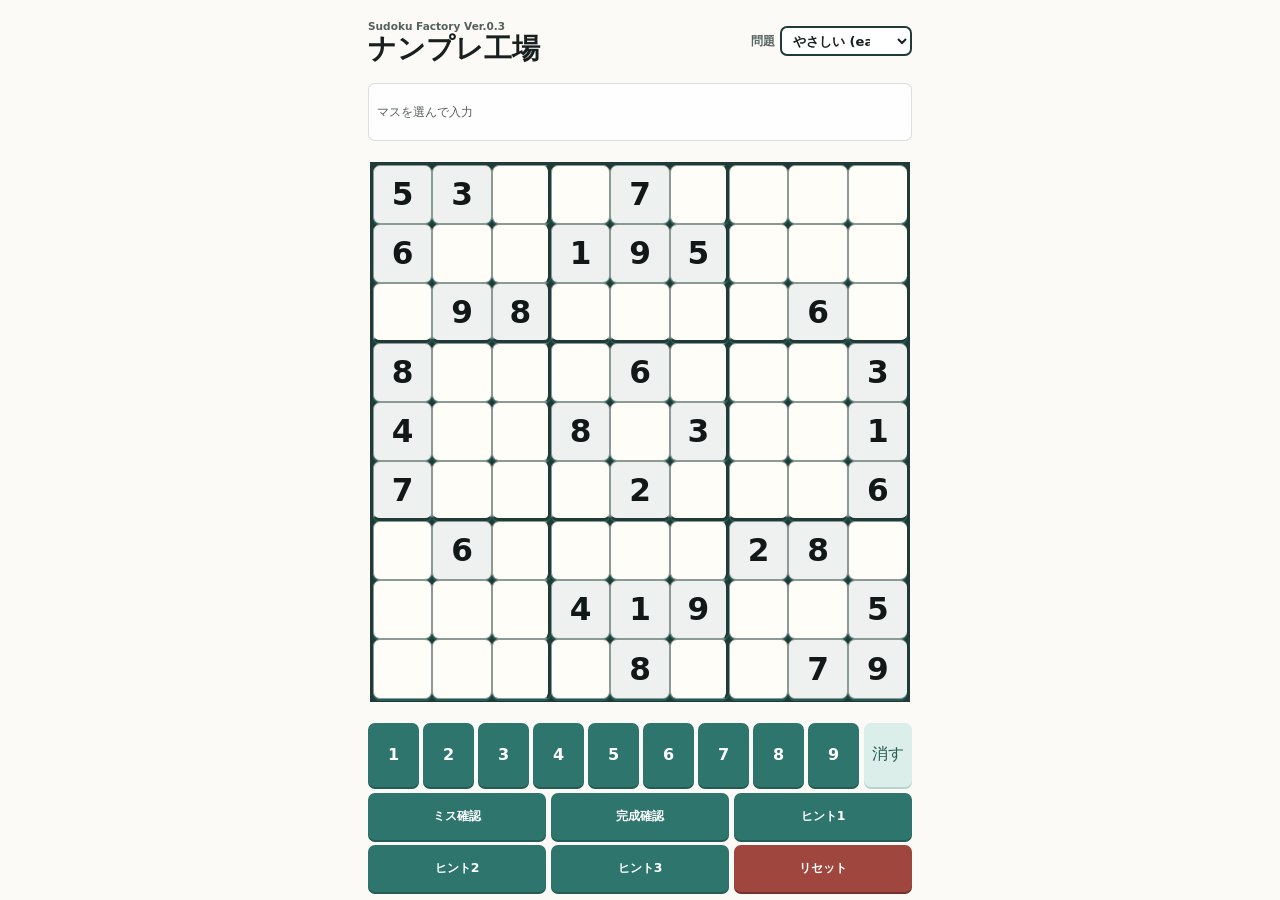
==== index.html @ f2e09ce6 "ver0.3 improve sudoku color clarity" ====
<!doctype html>
<html lang="ja">
<head>
  <meta charset="utf-8">
  <meta name="viewport" content="width=device-width, initial-scale=1, viewport-fit=cover">
  <meta name="theme-color" content="#245b54">
  <title>ナンプレ工場 Ver.0.3</title>
  <link rel="manifest" href="manifest.webmanifest">
  <link rel="stylesheet" href="style.css">
</head>
<body>
  <main class="app-shell">
    <header class="topbar">
      <div class="brand">
        <p class="eyebrow">Sudoku Factory Ver.0.3</p>
        <h1>ナンプレ工場</h1>
      </div>
      <label class="selector">
        <span>問題</span>
        <select id="puzzleSelect" aria-label="問題を選ぶ"></select>
      </label>
    </header>

    <section class="status-panel" aria-live="polite">
      <p id="message">マスを選んで入力</p>
    </section>

    <section class="board-wrap" aria-label="ナンプレ盤面">
      <div id="board" class="board" role="grid" aria-label="9x9 Sudoku board"></div>
    </section>

    <section class="controls" aria-label="入力">
      <div id="numberPad" class="number-pad" aria-label="数字ボタン"></div>
      <button id="clearCell" class="secondary" type="button">消す</button>
    </section>

    <section class="actions" aria-label="確認とヒント">
      <button id="checkMistakes" type="button">ミス確認</button>
      <button id="checkComplete" type="button">完成確認</button>
      <button id="hintOne" type="button">ヒント1</button>
      <button id="hintTwo" type="button">ヒント2</button>
      <button id="hintThree" type="button">ヒント3</button>
      <button id="resetPuzzle" class="danger" type="button">リセット</button>
    </section>
  </main>

  <script src="puzzles.js"></script>
  <script src="app.js"></script>
</body>
</html>
---- style.css ----
:root {
  --ink: #17201f;
  --muted: #55615e;
  --paper: #fbfaf6;
  --panel: #ffffff;
  --line: #8c9a95;
  --heavy: #203b37;
  --accent: #2e756d;
  --accent-strong: #245b54;
  --soft: #dceee9;

  /* Ver.0.3 color roles: block < row/column < same number < selected < wrong. */
  --cell-normal: #fffdf7;
  --cell-fixed: #eef1ef;
  --cell-block: #eef4ee;
  --cell-line: #e4f1ff;
  --cell-same: #fff2a8;
  --cell-selected: #2e756d;
  --cell-wrong: #ffd0cc;
  --cell-wrong-text: #851f17;
  --cell-user-text: #176b87;
  --cell-fixed-text: #111817;

  --pad-active: #ffd84d;
  --pad-active-text: #17201f;
  --pad-complete: #e8ece9;
  --pad-complete-text: #68716e;
}

* {
  box-sizing: border-box;
}

html,
body {
  min-height: 100%;
}

body {
  margin: 0;
  color: var(--ink);
  font-family: system-ui, -apple-system, BlinkMacSystemFont, "Segoe UI", sans-serif;
  background: var(--paper);
}

button,
select {
  font: inherit;
}

button {
  min-height: 34px;
  border: 0;
  border-radius: 7px;
  color: #fff;
  background: var(--accent);
  box-shadow: 0 2px 0 var(--accent-strong);
  cursor: pointer;
  touch-action: manipulation;
}

button:active {
  transform: translateY(1px);
  box-shadow: 0 1px 0 var(--accent-strong);
}

button.secondary {
  color: var(--accent-strong);
  background: var(--soft);
  box-shadow: 0 2px 0 #b7d4ce;
}

button.danger {
  background: #9f463f;
  box-shadow: 0 2px 0 #78322d;
}

.app-shell {
  width: min(100%, 560px);
  min-height: 100dvh;
  display: grid;
  grid-template-rows: auto auto auto auto auto;
  gap: 6px;
  margin: 0 auto;
  padding: max(6px, env(safe-area-inset-top)) 8px max(8px, env(safe-area-inset-bottom));
}

.topbar {
  display: grid;
  grid-template-columns: minmax(0, 1fr) auto;
  gap: 8px;
  align-items: center;
}

.brand {
  min-width: 0;
}

.eyebrow {
  margin: 0 0 1px;
  color: var(--muted);
  font-size: 0.66rem;
  font-weight: 750;
  line-height: 1.1;
}

h1 {
  margin: 0;
  font-size: clamp(1.15rem, 5.4vw, 1.72rem);
  line-height: 1.02;
  letter-spacing: 0;
}

.selector {
  display: grid;
  grid-template-columns: auto auto;
  gap: 5px;
  align-items: center;
  color: var(--muted);
  font-size: 0.72rem;
  font-weight: 750;
}

select {
  min-height: 30px;
  max-width: 132px;
  border: 2px solid var(--heavy);
  border-radius: 7px;
  padding: 0 24px 0 7px;
  color: var(--ink);
  background: var(--panel);
  font-size: 0.82rem;
}

.status-panel {
  min-height: 28px;
  display: flex;
  align-items: center;
  padding: 4px 8px;
  border: 1px solid rgba(33, 61, 57, 0.16);
  border-radius: 7px;
  background: rgba(255, 255, 255, 0.82);
}

.status-panel p {
  width: 100%;
  margin: 0;
  overflow: hidden;
  color: var(--muted);
  font-size: 0.78rem;
  line-height: 1.25;
  text-overflow: ellipsis;
  white-space: nowrap;
}

.board-wrap {
  display: grid;
  place-items: center;
  min-height: 0;
}

.board {
  width: min(100%, calc(100dvh - 196px), 540px);
  min-width: 292px;
  aspect-ratio: 1;
  display: grid;
  grid-template-columns: repeat(9, 1fr);
  grid-template-rows: repeat(9, 1fr);
  border: 3px solid var(--heavy);
  background: var(--heavy);
}

.cell {
  display: grid;
  place-items: center;
  min-width: 0;
  min-height: 0;
  border: 1px solid var(--line);
  color: var(--cell-user-text);
  background: var(--cell-normal);
  font-size: clamp(1.05rem, 6.15vw, 1.95rem);
  font-weight: 780;
  line-height: 1;
  user-select: none;
}

.cell:nth-child(3n) {
  border-right-width: 3px;
  border-right-color: var(--heavy);
}

.cell:nth-child(9n) {
  border-right-width: 0;
}

.cell:nth-child(n+19):nth-child(-n+27),
.cell:nth-child(n+46):nth-child(-n+54) {
  border-bottom-width: 3px;
  border-bottom-color: var(--heavy);
}

.cell.fixed {
  color: var(--cell-fixed-text);
  background: var(--cell-fixed);
  font-weight: 900;
}

.cell.block-peer {
  background: var(--cell-block);
}

.cell.line-peer {
  background: var(--cell-line);
}

.cell.same-number {
  background: var(--cell-same);
}

.cell.selected {
  position: relative;
  z-index: 1;
  color: #fff;
  background: var(--cell-selected);
  outline: 4px solid #123d38;
  outline-offset: -5px;
}

.cell.wrong {
  color: var(--cell-wrong-text);
  background: var(--cell-wrong);
  box-shadow: inset 0 0 0 3px #c8342a;
}

.cell.wrong.selected {
  color: #fff;
  background: #c8342a;
  outline-color: #7b1812;
}

.controls,
.actions {
  display: grid;
  gap: 5px;
}

.controls {
  grid-template-columns: minmax(0, 1fr) 48px;
}

.number-pad {
  display: grid;
  grid-template-columns: repeat(9, 1fr);
  gap: 4px;
}

.number-pad button {
  min-width: 0;
  padding: 0;
  font-size: 1rem;
  font-weight: 850;
}

.number-pad button.active-number {
  color: var(--pad-active-text);
  background: var(--pad-active);
  box-shadow: 0 2px 0 #c49713;
}

.number-pad button.completed-number {
  color: var(--pad-complete-text);
  background: var(--pad-complete);
  box-shadow: 0 2px 0 #c6cec9;
}

.number-pad button.active-number.completed-number {
  color: var(--pad-active-text);
  background: var(--pad-active);
  box-shadow: 0 2px 0 #c49713;
}

.actions {
  grid-template-columns: repeat(3, minmax(0, 1fr));
}

.actions button {
  min-height: 32px;
  padding: 0 4px;
  font-size: 0.78rem;
  font-weight: 750;
}

@media (max-width: 390px) {
  .app-shell {
    gap: 5px;
    padding-left: 6px;
    padding-right: 6px;
  }

  .board {
    min-width: 0;
    width: min(100%, calc(100dvh - 184px));
  }

  .cell {
    font-size: clamp(1rem, 6vw, 1.55rem);
  }

  .actions button {
    font-size: 0.72rem;
  }
}

@media (max-height: 700px) {
  .eyebrow {
    display: none;
  }

  .status-panel {
    min-height: 24px;
    padding-block: 2px;
  }

  .board {
    width: min(100%, calc(100dvh - 166px), 520px);
  }

  button {
    min-height: 31px;
  }

  .actions button {
    min-height: 29px;
  }
}
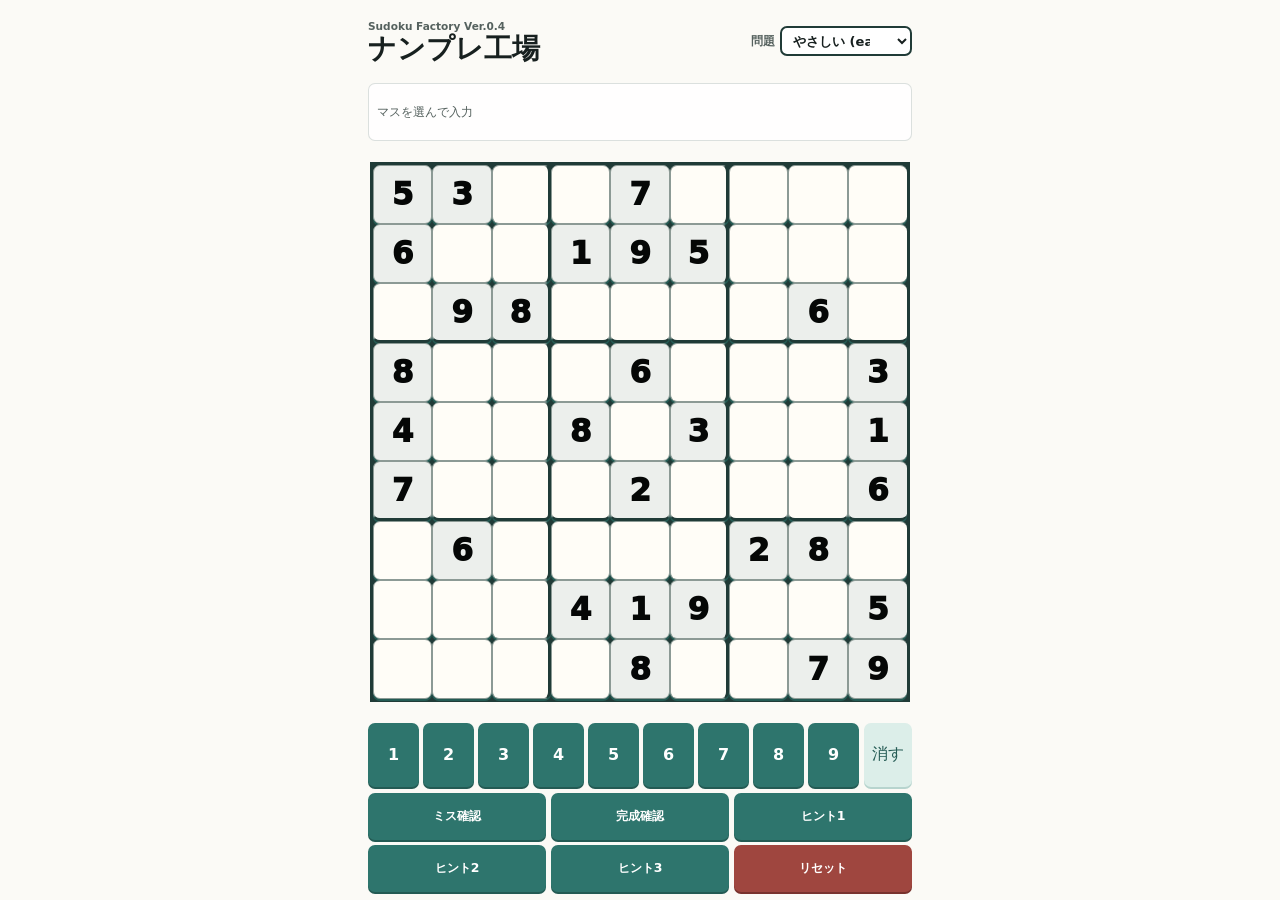
==== commit dd19e5d7: "ver0.4 professional sudoku ui polish" ====
--- a/index.html
+++ b/index.html
@@ -4,7 +4,7 @@
   <meta charset="utf-8">
   <meta name="viewport" content="width=device-width, initial-scale=1, viewport-fit=cover">
   <meta name="theme-color" content="#245b54">
-  <title>ナンプレ工場 Ver.0.3</title>
+  <title>ナンプレ工場 Ver.0.4</title>
   <link rel="manifest" href="manifest.webmanifest">
   <link rel="stylesheet" href="style.css">
 </head>
@@ -12,7 +12,7 @@
   <main class="app-shell">
     <header class="topbar">
       <div class="brand">
-        <p class="eyebrow">Sudoku Factory Ver.0.3</p>
+        <p class="eyebrow">Sudoku Factory Ver.0.4</p>
         <h1>ナンプレ工場</h1>
       </div>
       <label class="selector">
--- a/style.css
+++ b/style.css
@@ -9,22 +9,22 @@
   --accent-strong: #245b54;
   --soft: #dceee9;
 
-  /* Ver.0.3 color roles: block < row/column < same number < selected < wrong. */
+  /* Ver.0.4 color roles: block < row/column < same number < selected < wrong. */
   --cell-normal: #fffdf7;
-  --cell-fixed: #eef1ef;
-  --cell-block: #eef4ee;
-  --cell-line: #e4f1ff;
-  --cell-same: #fff2a8;
-  --cell-selected: #2e756d;
-  --cell-wrong: #ffd0cc;
-  --cell-wrong-text: #851f17;
-  --cell-user-text: #176b87;
-  --cell-fixed-text: #111817;
-
-  --pad-active: #ffd84d;
+  --cell-fixed: #ecefec;
+  --cell-block: #ddefdd;
+  --cell-line: #cfe7ff;
+  --cell-same: #ffe476;
+  --cell-selected: #176a62;
+  --cell-wrong: #ff8f85;
+  --cell-wrong-text: #7c120d;
+  --cell-user-text: #0a6f97;
+  --cell-fixed-text: #050706;
+
+  --pad-active: #ffcf24;
   --pad-active-text: #17201f;
-  --pad-complete: #e8ece9;
-  --pad-complete-text: #68716e;
+  --pad-complete: #d9dfdc;
+  --pad-complete-text: #59615e;
 }
 
 * {
@@ -181,6 +181,7 @@
   font-size: clamp(1.05rem, 6.15vw, 1.95rem);
   font-weight: 780;
   line-height: 1;
+  transition: background-color 120ms ease, color 120ms ease, transform 120ms ease, box-shadow 120ms ease;
   user-select: none;
 }
 
@@ -202,7 +203,7 @@
 .cell.fixed {
   color: var(--cell-fixed-text);
   background: var(--cell-fixed);
-  font-weight: 900;
+  font-weight: 950;
 }
 
 .cell.block-peer {
@@ -215,6 +216,7 @@
 
 .cell.same-number {
   background: var(--cell-same);
+  box-shadow: inset 0 0 0 2px #e0a400;
 }
 
 .cell.selected {
@@ -222,20 +224,28 @@
   z-index: 1;
   color: #fff;
   background: var(--cell-selected);
-  outline: 4px solid #123d38;
-  outline-offset: -5px;
+  outline: 5px solid #062f2b;
+  outline-offset: -6px;
+  transform: scale(1.045);
+  box-shadow: 0 0 0 3px rgba(6, 47, 43, 0.34), 0 4px 12px rgba(6, 47, 43, 0.38);
 }
 
 .cell.wrong {
   color: var(--cell-wrong-text);
   background: var(--cell-wrong);
-  box-shadow: inset 0 0 0 3px #c8342a;
+  font-weight: 900;
+  box-shadow: inset 0 0 0 4px #b3130b;
 }
 
 .cell.wrong.selected {
   color: #fff;
-  background: #c8342a;
-  outline-color: #7b1812;
+  background: #b3130b;
+  outline-color: #5f0804;
+  box-shadow: 0 0 0 3px rgba(95, 8, 4, 0.36), 0 4px 12px rgba(95, 8, 4, 0.38);
+}
+
+.cell.revealed {
+  animation: hint-pop 220ms ease-out;
 }
 
 .controls,
@@ -259,12 +269,14 @@
   padding: 0;
   font-size: 1rem;
   font-weight: 850;
+  transition: background-color 120ms ease, color 120ms ease, transform 120ms ease, box-shadow 120ms ease;
 }
 
 .number-pad button.active-number {
   color: var(--pad-active-text);
   background: var(--pad-active);
-  box-shadow: 0 2px 0 #c49713;
+  transform: translateY(-1px);
+  box-shadow: 0 0 0 3px rgba(255, 207, 36, 0.42), 0 3px 0 #ad8200;
 }
 
 .number-pad button.completed-number {
@@ -276,7 +288,7 @@
 .number-pad button.active-number.completed-number {
   color: var(--pad-active-text);
   background: var(--pad-active);
-  box-shadow: 0 2px 0 #c49713;
+  box-shadow: 0 0 0 3px rgba(255, 207, 36, 0.42), 0 3px 0 #ad8200;
 }
 
 .actions {
@@ -333,3 +345,13 @@
     min-height: 29px;
   }
 }
+
+@keyframes hint-pop {
+  0% {
+    transform: scale(0.92);
+    box-shadow: inset 0 0 0 4px #ffcf24;
+  }
+  100% {
+    transform: scale(1);
+  }
+}
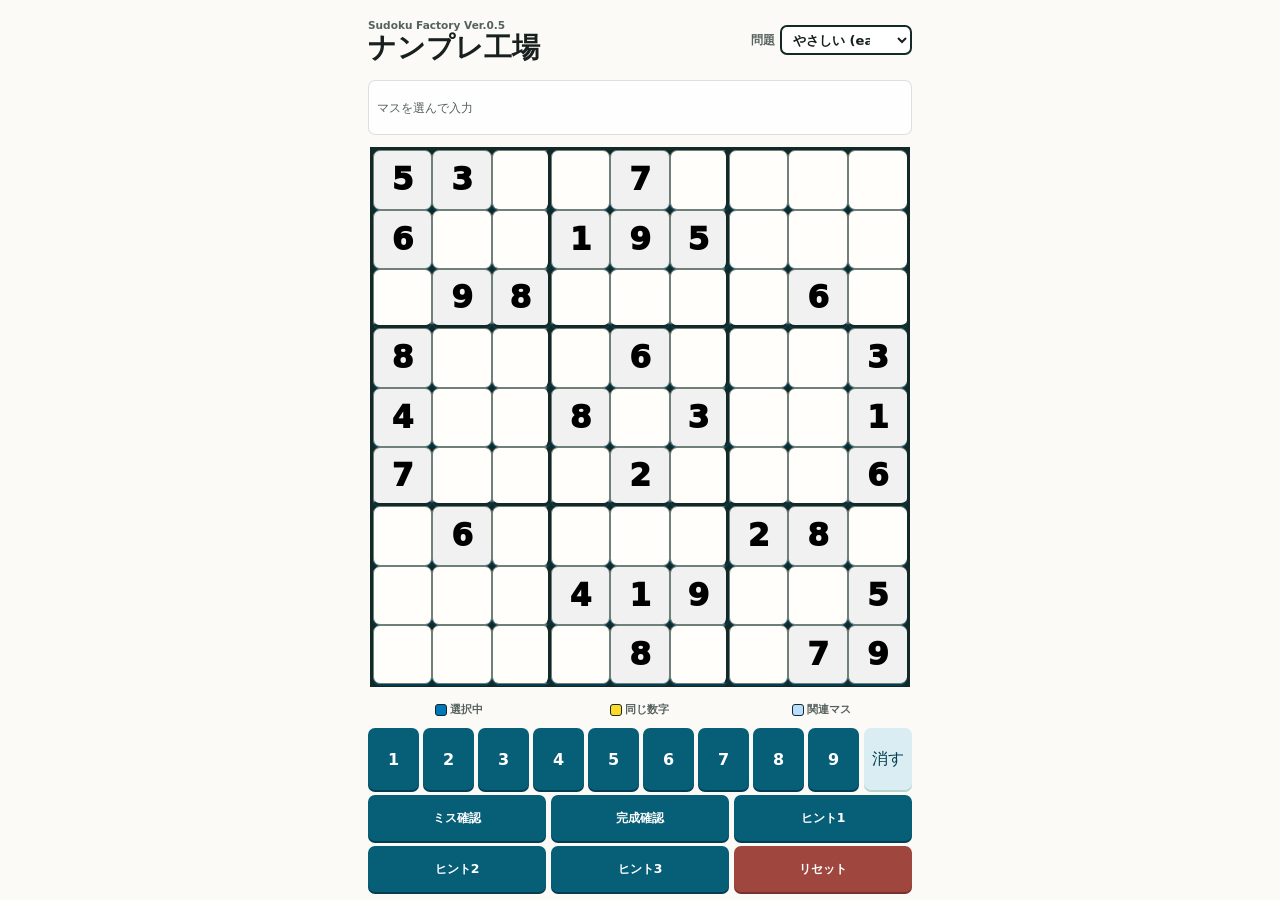
==== commit 32b1e342: "ver0.5 high contrast sudoku visual redesign" ====
--- a/index.html
+++ b/index.html
@@ -3,8 +3,8 @@
 <head>
   <meta charset="utf-8">
   <meta name="viewport" content="width=device-width, initial-scale=1, viewport-fit=cover">
-  <meta name="theme-color" content="#245b54">
-  <title>ナンプレ工場 Ver.0.4</title>
+  <meta name="theme-color" content="#075f77">
+  <title>ナンプレ工場 Ver.0.5</title>
   <link rel="manifest" href="manifest.webmanifest">
   <link rel="stylesheet" href="style.css">
 </head>
@@ -12,7 +12,7 @@
   <main class="app-shell">
     <header class="topbar">
       <div class="brand">
-        <p class="eyebrow">Sudoku Factory Ver.0.4</p>
+        <p class="eyebrow">Sudoku Factory Ver.0.5</p>
         <h1>ナンプレ工場</h1>
       </div>
       <label class="selector">
@@ -27,6 +27,11 @@
 
     <section class="board-wrap" aria-label="ナンプレ盤面">
       <div id="board" class="board" role="grid" aria-label="9x9 Sudoku board"></div>
+      <div class="legend" aria-label="色の説明">
+        <span><i class="legend-selected"></i>選択中</span>
+        <span><i class="legend-same"></i>同じ数字</span>
+        <span><i class="legend-related"></i>関連マス</span>
+      </div>
     </section>
 
     <section class="controls" aria-label="入力">
--- a/style.css
+++ b/style.css
@@ -3,28 +3,30 @@
   --muted: #55615e;
   --paper: #fbfaf6;
   --panel: #ffffff;
-  --line: #8c9a95;
-  --heavy: #203b37;
-  --accent: #2e756d;
-  --accent-strong: #245b54;
-  --soft: #dceee9;
-
-  /* Ver.0.4 color roles: block < row/column < same number < selected < wrong. */
-  --cell-normal: #fffdf7;
-  --cell-fixed: #ecefec;
-  --cell-block: #ddefdd;
-  --cell-line: #cfe7ff;
-  --cell-same: #ffe476;
-  --cell-selected: #176a62;
-  --cell-wrong: #ff8f85;
-  --cell-wrong-text: #7c120d;
-  --cell-user-text: #0a6f97;
-  --cell-fixed-text: #050706;
-
-  --pad-active: #ffcf24;
+  --line: #6f7f7a;
+  --heavy: #132927;
+  --accent: #075f77;
+  --accent-strong: #033d50;
+  --soft: #d9edf2;
+
+  /* Ver.0.5 high-contrast roles: block < row/column < same number < selected < wrong. */
+  --cell-normal: #fffefa;
+  --cell-fixed: #f0f1f0;
+  --cell-block: #caedc8;
+  --cell-line: #b8ddff;
+  --cell-same: #ffd928;
+  --cell-selected: #0077b6;
+  --cell-selected-border: #002b4d;
+  --cell-wrong: #ff5a5f;
+  --cell-wrong-border: #8f0000;
+  --cell-wrong-text: #610000;
+  --cell-user-text: #0057b8;
+  --cell-fixed-text: #000000;
+
+  --pad-active: #ffcc00;
   --pad-active-text: #17201f;
-  --pad-complete: #d9dfdc;
-  --pad-complete-text: #59615e;
+  --pad-complete: #d1d6d3;
+  --pad-complete-text: #424946;
 }
 
 * {
@@ -80,7 +82,7 @@
   min-height: 100dvh;
   display: grid;
   grid-template-rows: auto auto auto auto auto;
-  gap: 6px;
+  gap: 5px;
   margin: 0 auto;
   padding: max(6px, env(safe-area-inset-top)) 8px max(8px, env(safe-area-inset-bottom));
 }
@@ -156,11 +158,12 @@
 .board-wrap {
   display: grid;
   place-items: center;
+  gap: 3px;
   min-height: 0;
 }
 
 .board {
-  width: min(100%, calc(100dvh - 196px), 540px);
+  width: min(100%, calc(100dvh - 211px), 540px);
   min-width: 292px;
   aspect-ratio: 1;
   display: grid;
@@ -206,42 +209,47 @@
   font-weight: 950;
 }
 
+/* block */
 .cell.block-peer {
   background: var(--cell-block);
 }
 
+/* row column */
 .cell.line-peer {
   background: var(--cell-line);
 }
 
+/* same number */
 .cell.same-number {
   background: var(--cell-same);
-  box-shadow: inset 0 0 0 2px #e0a400;
-}
-
+  box-shadow: inset 0 0 0 3px #b88100;
+}
+
+/* selected cell */
 .cell.selected {
   position: relative;
   z-index: 1;
   color: #fff;
   background: var(--cell-selected);
-  outline: 5px solid #062f2b;
-  outline-offset: -6px;
-  transform: scale(1.045);
-  box-shadow: 0 0 0 3px rgba(6, 47, 43, 0.34), 0 4px 12px rgba(6, 47, 43, 0.38);
-}
-
+  outline: 6px solid var(--cell-selected-border);
+  outline-offset: -7px;
+  transform: scale(1.055);
+  box-shadow: 0 0 0 4px rgba(0, 43, 77, 0.45), 0 6px 16px rgba(0, 43, 77, 0.55);
+}
+
+/* wrong */
 .cell.wrong {
   color: var(--cell-wrong-text);
   background: var(--cell-wrong);
   font-weight: 900;
-  box-shadow: inset 0 0 0 4px #b3130b;
+  box-shadow: inset 0 0 0 5px var(--cell-wrong-border);
 }
 
 .cell.wrong.selected {
   color: #fff;
-  background: #b3130b;
-  outline-color: #5f0804;
-  box-shadow: 0 0 0 3px rgba(95, 8, 4, 0.36), 0 4px 12px rgba(95, 8, 4, 0.38);
+  background: var(--cell-wrong-border);
+  outline-color: #4c0000;
+  box-shadow: 0 0 0 4px rgba(76, 0, 0, 0.44), 0 6px 16px rgba(76, 0, 0, 0.55);
 }
 
 .cell.revealed {
@@ -252,6 +260,46 @@
 .actions {
   display: grid;
   gap: 5px;
+}
+
+.legend {
+  width: min(100%, 540px);
+  display: grid;
+  grid-template-columns: repeat(3, minmax(0, 1fr));
+  gap: 4px;
+  color: var(--muted);
+  font-size: 0.68rem;
+  font-weight: 750;
+  line-height: 1;
+}
+
+.legend span {
+  display: flex;
+  min-width: 0;
+  align-items: center;
+  justify-content: center;
+  gap: 3px;
+  white-space: nowrap;
+}
+
+.legend i {
+  width: 12px;
+  height: 12px;
+  display: inline-block;
+  border: 1px solid var(--heavy);
+  border-radius: 3px;
+}
+
+.legend-selected {
+  background: var(--cell-selected);
+}
+
+.legend-same {
+  background: var(--cell-same);
+}
+
+.legend-related {
+  background: var(--cell-line);
 }
 
 .controls {
@@ -276,7 +324,7 @@
   color: var(--pad-active-text);
   background: var(--pad-active);
   transform: translateY(-1px);
-  box-shadow: 0 0 0 3px rgba(255, 207, 36, 0.42), 0 3px 0 #ad8200;
+  box-shadow: 0 0 0 4px rgba(255, 204, 0, 0.55), 0 3px 0 #946c00;
 }
 
 .number-pad button.completed-number {
@@ -288,7 +336,7 @@
 .number-pad button.active-number.completed-number {
   color: var(--pad-active-text);
   background: var(--pad-active);
-  box-shadow: 0 0 0 3px rgba(255, 207, 36, 0.42), 0 3px 0 #ad8200;
+  box-shadow: 0 0 0 4px rgba(255, 204, 0, 0.55), 0 3px 0 #946c00;
 }
 
 .actions {
@@ -311,7 +359,7 @@
 
   .board {
     min-width: 0;
-    width: min(100%, calc(100dvh - 184px));
+    width: min(100%, calc(100dvh - 199px));
   }
 
   .cell {
@@ -335,6 +383,10 @@
 
   .board {
     width: min(100%, calc(100dvh - 166px), 520px);
+  }
+
+  .legend {
+    display: none;
   }
 
   button {
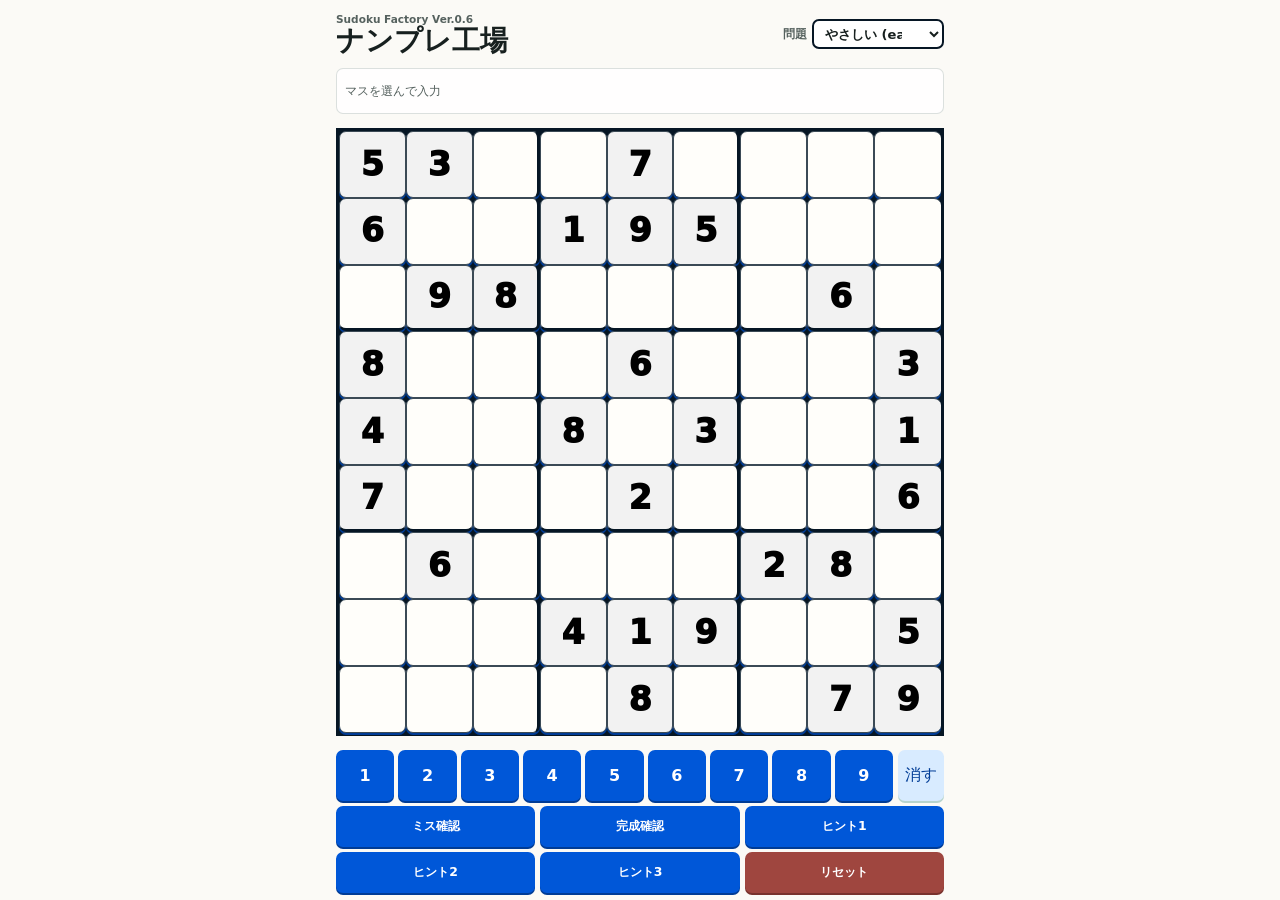
==== commit 9b8f5274: "ver0.6 fix safari chrome layout and contrast" ====
--- a/index.html
+++ b/index.html
@@ -3,8 +3,8 @@
 <head>
   <meta charset="utf-8">
   <meta name="viewport" content="width=device-width, initial-scale=1, viewport-fit=cover">
-  <meta name="theme-color" content="#075f77">
-  <title>ナンプレ工場 Ver.0.5</title>
+  <meta name="theme-color" content="#0057d8">
+  <title>ナンプレ工場 Ver.0.6</title>
   <link rel="manifest" href="manifest.webmanifest">
   <link rel="stylesheet" href="style.css">
 </head>
@@ -12,7 +12,7 @@
   <main class="app-shell">
     <header class="topbar">
       <div class="brand">
-        <p class="eyebrow">Sudoku Factory Ver.0.5</p>
+        <p class="eyebrow">Sudoku Factory Ver.0.6</p>
         <h1>ナンプレ工場</h1>
       </div>
       <label class="selector">
--- a/style.css
+++ b/style.css
@@ -3,27 +3,27 @@
   --muted: #55615e;
   --paper: #fbfaf6;
   --panel: #ffffff;
-  --line: #6f7f7a;
-  --heavy: #132927;
-  --accent: #075f77;
-  --accent-strong: #033d50;
-  --soft: #d9edf2;
-
-  /* Ver.0.5 high-contrast roles: block < row/column < same number < selected < wrong. */
+  --line: #3b4a55;
+  --heavy: #061624;
+  --accent: #0057d8;
+  --accent-strong: #003c96;
+  --soft: #d8ebff;
+
+  /* Ver.0.6 high-contrast roles: block < row/column < same number < selected < wrong. */
   --cell-normal: #fffefa;
-  --cell-fixed: #f0f1f0;
-  --cell-block: #caedc8;
-  --cell-line: #b8ddff;
-  --cell-same: #ffd928;
-  --cell-selected: #0077b6;
-  --cell-selected-border: #002b4d;
-  --cell-wrong: #ff5a5f;
-  --cell-wrong-border: #8f0000;
-  --cell-wrong-text: #610000;
-  --cell-user-text: #0057b8;
+  --cell-fixed: #f2f2f2;
+  --cell-block: #b8f0b0;
+  --cell-line: #9fd4ff;
+  --cell-same: #ffe100;
+  --cell-selected: #0057d8;
+  --cell-selected-border: #001b52;
+  --cell-wrong: #ff4b73;
+  --cell-wrong-border: #b00020;
+  --cell-wrong-text: #5e0011;
+  --cell-user-text: #004fc4;
   --cell-fixed-text: #000000;
 
-  --pad-active: #ffcc00;
+  --pad-active: #ffe100;
   --pad-active-text: #17201f;
   --pad-complete: #d1d6d3;
   --pad-complete-text: #424946;
@@ -39,6 +39,8 @@
 }
 
 body {
+  min-height: 100svh;
+  min-height: 100dvh;
   margin: 0;
   color: var(--ink);
   font-family: system-ui, -apple-system, BlinkMacSystemFont, "Segoe UI", sans-serif;
@@ -78,13 +80,15 @@
 }
 
 .app-shell {
-  width: min(100%, 560px);
+  width: 100%;
+  max-width: 620px;
+  min-height: 100svh;
   min-height: 100dvh;
   display: grid;
   grid-template-rows: auto auto auto auto auto;
   gap: 5px;
   margin: 0 auto;
-  padding: max(6px, env(safe-area-inset-top)) 8px max(8px, env(safe-area-inset-bottom));
+  padding: max(5px, env(safe-area-inset-top)) 6px max(7px, env(safe-area-inset-bottom));
 }
 
 .topbar {
@@ -158,13 +162,14 @@
 .board-wrap {
   display: grid;
   place-items: center;
-  gap: 3px;
+  gap: 0;
   min-height: 0;
 }
 
 .board {
-  width: min(100%, calc(100dvh - 211px), 540px);
-  min-width: 292px;
+  width: min(96vw, 608px);
+  max-width: calc(100vw - 12px);
+  min-width: 0;
   aspect-ratio: 1;
   display: grid;
   grid-template-columns: repeat(9, 1fr);
@@ -178,10 +183,10 @@
   place-items: center;
   min-width: 0;
   min-height: 0;
-  border: 1px solid var(--line);
+  border: 1.5px solid var(--line);
   color: var(--cell-user-text);
   background: var(--cell-normal);
-  font-size: clamp(1.05rem, 6.15vw, 1.95rem);
+  font-size: clamp(1.08rem, 6.45vw, 2.08rem);
   font-weight: 780;
   line-height: 1;
   transition: background-color 120ms ease, color 120ms ease, transform 120ms ease, box-shadow 120ms ease;
@@ -211,18 +216,18 @@
 
 /* block */
 .cell.block-peer {
-  background: var(--cell-block);
+  background: var(--cell-block) !important;
 }
 
 /* row column */
 .cell.line-peer {
-  background: var(--cell-line);
+  background: var(--cell-line) !important;
 }
 
 /* same number */
 .cell.same-number {
-  background: var(--cell-same);
-  box-shadow: inset 0 0 0 3px #b88100;
+  background: var(--cell-same) !important;
+  box-shadow: inset 0 0 0 3px #9c7100;
 }
 
 /* selected cell */
@@ -230,24 +235,24 @@
   position: relative;
   z-index: 1;
   color: #fff;
-  background: var(--cell-selected);
-  outline: 6px solid var(--cell-selected-border);
-  outline-offset: -7px;
-  transform: scale(1.055);
-  box-shadow: 0 0 0 4px rgba(0, 43, 77, 0.45), 0 6px 16px rgba(0, 43, 77, 0.55);
+  background: var(--cell-selected) !important;
+  outline: 7px solid var(--cell-selected-border);
+  outline-offset: -8px;
+  transform: scale(1.06);
+  box-shadow: 0 0 0 4px rgba(0, 27, 82, 0.58), 0 7px 18px rgba(0, 27, 82, 0.62);
 }
 
 /* wrong */
 .cell.wrong {
   color: var(--cell-wrong-text);
-  background: var(--cell-wrong);
+  background: var(--cell-wrong) !important;
   font-weight: 900;
   box-shadow: inset 0 0 0 5px var(--cell-wrong-border);
 }
 
 .cell.wrong.selected {
   color: #fff;
-  background: var(--cell-wrong-border);
+  background: var(--cell-wrong-border) !important;
   outline-color: #4c0000;
   box-shadow: 0 0 0 4px rgba(76, 0, 0, 0.44), 0 6px 16px rgba(76, 0, 0, 0.55);
 }
@@ -263,8 +268,8 @@
 }
 
 .legend {
-  width: min(100%, 540px);
-  display: grid;
+  width: min(96vw, 608px);
+  display: none;
   grid-template-columns: repeat(3, minmax(0, 1fr));
   gap: 4px;
   color: var(--muted);
@@ -303,7 +308,7 @@
 }
 
 .controls {
-  grid-template-columns: minmax(0, 1fr) 48px;
+  grid-template-columns: minmax(0, 1fr) 46px;
 }
 
 .number-pad {
@@ -324,7 +329,7 @@
   color: var(--pad-active-text);
   background: var(--pad-active);
   transform: translateY(-1px);
-  box-shadow: 0 0 0 4px rgba(255, 204, 0, 0.55), 0 3px 0 #946c00;
+  box-shadow: 0 0 0 4px rgba(255, 225, 0, 0.68), 0 3px 0 #946c00;
 }
 
 .number-pad button.completed-number {
@@ -336,7 +341,7 @@
 .number-pad button.active-number.completed-number {
   color: var(--pad-active-text);
   background: var(--pad-active);
-  box-shadow: 0 0 0 4px rgba(255, 204, 0, 0.55), 0 3px 0 #946c00;
+  box-shadow: 0 0 0 4px rgba(255, 225, 0, 0.68), 0 3px 0 #946c00;
 }
 
 .actions {
@@ -358,8 +363,7 @@
   }
 
   .board {
-    min-width: 0;
-    width: min(100%, calc(100dvh - 199px));
+    width: min(96vw, calc(100vw - 12px));
   }
 
   .cell {
@@ -382,7 +386,7 @@
   }
 
   .board {
-    width: min(100%, calc(100dvh - 166px), 520px);
+    width: min(96vw, calc(100vw - 12px));
   }
 
   .legend {
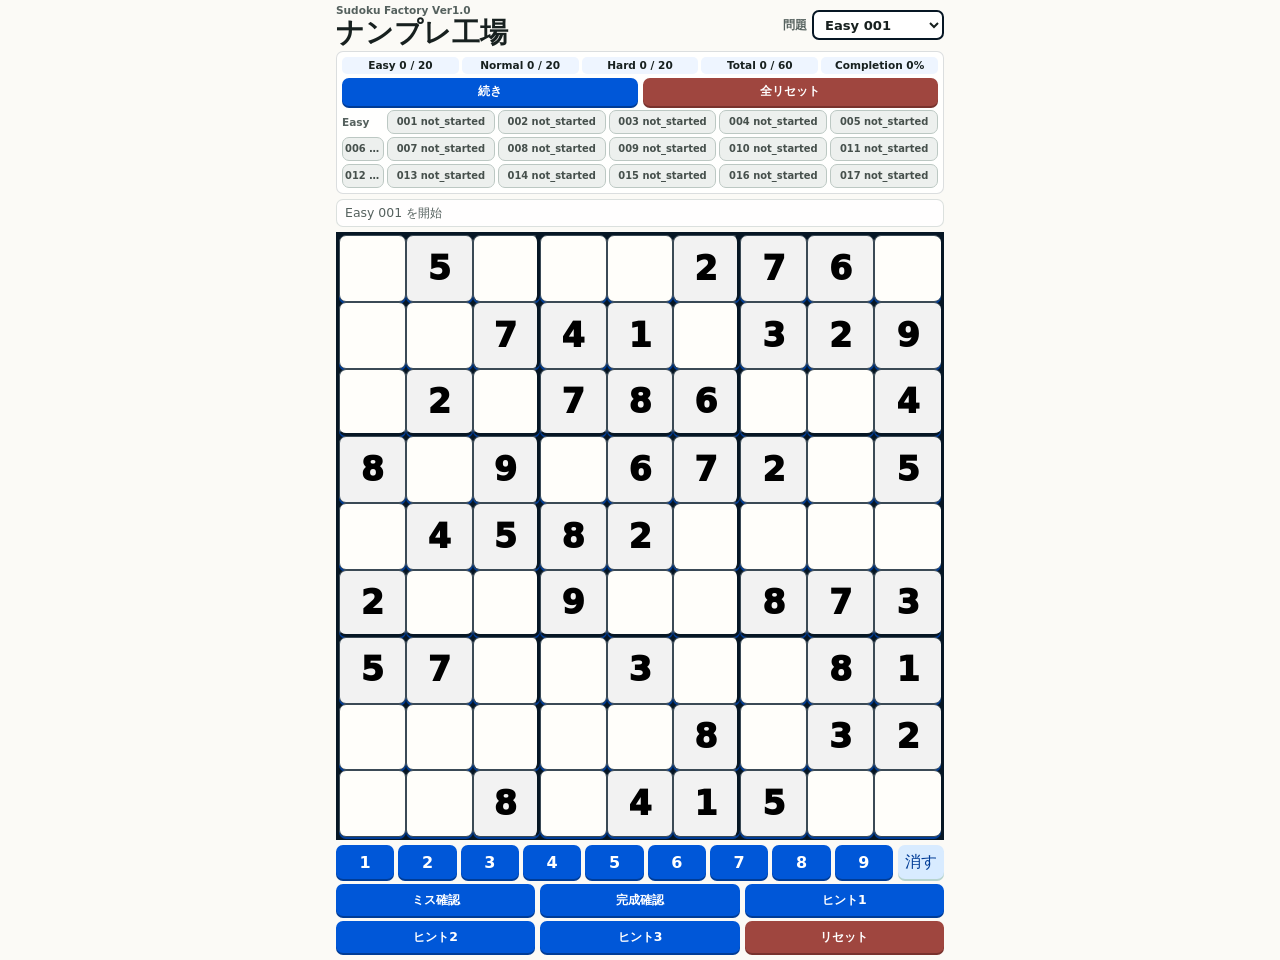
==== commit 36f195dd: "ver1.0 complete sudoku edition" ====
--- a/index.html
+++ b/index.html
@@ -4,7 +4,7 @@
   <meta charset="utf-8">
   <meta name="viewport" content="width=device-width, initial-scale=1, viewport-fit=cover">
   <meta name="theme-color" content="#0057d8">
-  <title>ナンプレ工場 Ver.0.6</title>
+  <title>ナンプレ工場 Ver1.0</title>
   <link rel="manifest" href="manifest.webmanifest">
   <link rel="stylesheet" href="style.css">
 </head>
@@ -12,7 +12,7 @@
   <main class="app-shell">
     <header class="topbar">
       <div class="brand">
-        <p class="eyebrow">Sudoku Factory Ver.0.6</p>
+        <p class="eyebrow">Sudoku Factory Ver1.0</p>
         <h1>ナンプレ工場</h1>
       </div>
       <label class="selector">
@@ -21,17 +21,21 @@
       </label>
     </header>
 
+    <section class="home-panel" aria-label="進捗">
+      <div id="progressSummary" class="progress-summary"></div>
+      <div class="home-actions">
+        <button id="continuePuzzle" type="button">続き</button>
+        <button id="resetAllProgress" class="danger" type="button">全リセット</button>
+      </div>
+      <div id="puzzleList" class="puzzle-list" aria-label="問題一覧"></div>
+    </section>
+
     <section class="status-panel" aria-live="polite">
-      <p id="message">マスを選んで入力</p>
+      <p id="message">問題を選んで開始</p>
     </section>
 
     <section class="board-wrap" aria-label="ナンプレ盤面">
       <div id="board" class="board" role="grid" aria-label="9x9 Sudoku board"></div>
-      <div class="legend" aria-label="色の説明">
-        <span><i class="legend-selected"></i>選択中</span>
-        <span><i class="legend-same"></i>同じ数字</span>
-        <span><i class="legend-related"></i>関連マス</span>
-      </div>
     </section>
 
     <section class="controls" aria-label="入力">
--- a/style.css
+++ b/style.css
@@ -148,6 +148,101 @@
   background: rgba(255, 255, 255, 0.82);
 }
 
+.home-panel {
+  display: grid;
+  gap: 4px;
+  padding: 5px;
+  border: 1px solid rgba(6, 22, 36, 0.14);
+  border-radius: 7px;
+  background: rgba(255, 255, 255, 0.86);
+}
+
+.progress-summary {
+  display: grid;
+  grid-template-columns: repeat(5, minmax(0, 1fr));
+  gap: 3px;
+  color: var(--ink);
+  font-size: 0.66rem;
+  font-weight: 800;
+  line-height: 1.1;
+  text-align: center;
+}
+
+.progress-summary span,
+.progress-summary strong {
+  overflow: hidden;
+  padding: 3px 2px;
+  border-radius: 5px;
+  background: #eef5ff;
+  text-overflow: ellipsis;
+  white-space: nowrap;
+}
+
+.home-actions {
+  display: grid;
+  grid-template-columns: 1fr 1fr;
+  gap: 5px;
+}
+
+.home-actions button {
+  min-height: 28px;
+  font-size: 0.74rem;
+  font-weight: 800;
+}
+
+.puzzle-list {
+  max-height: 78px;
+  overflow: auto;
+  display: grid;
+  gap: 4px;
+  overscroll-behavior: contain;
+}
+
+.puzzle-group {
+  display: grid;
+  grid-template-columns: 42px repeat(5, minmax(0, 1fr));
+  gap: 3px;
+  align-items: center;
+}
+
+.puzzle-group strong {
+  color: var(--muted);
+  font-size: 0.66rem;
+  line-height: 1;
+}
+
+.puzzle-chip {
+  min-height: 24px;
+  padding: 0 2px;
+  overflow: hidden;
+  border: 1px solid #bcc8c3;
+  color: var(--ink);
+  background: #f6f7f6;
+  box-shadow: none;
+  font-size: 0.62rem;
+  font-weight: 800;
+  line-height: 1;
+  text-overflow: ellipsis;
+  white-space: nowrap;
+}
+
+.puzzle-chip.playing {
+  color: #001b52;
+  background: #ffe100;
+  border-color: #9c7100;
+}
+
+.puzzle-chip.cleared {
+  color: #fff;
+  background: #0a7a31;
+  border-color: #064e20;
+}
+
+.puzzle-chip.not_started {
+  color: #46504c;
+  background: #edf0ee;
+}
+
 .status-panel p {
   width: 100%;
   margin: 0;
@@ -373,6 +468,14 @@
   .actions button {
     font-size: 0.72rem;
   }
+
+  .progress-summary {
+    grid-template-columns: repeat(3, minmax(0, 1fr));
+  }
+
+  .puzzle-group {
+    grid-template-columns: 38px repeat(4, minmax(0, 1fr));
+  }
 }
 
 @media (max-height: 700px) {
@@ -383,6 +486,10 @@
   .status-panel {
     min-height: 24px;
     padding-block: 2px;
+  }
+
+  .puzzle-list {
+    max-height: 52px;
   }
 
   .board {
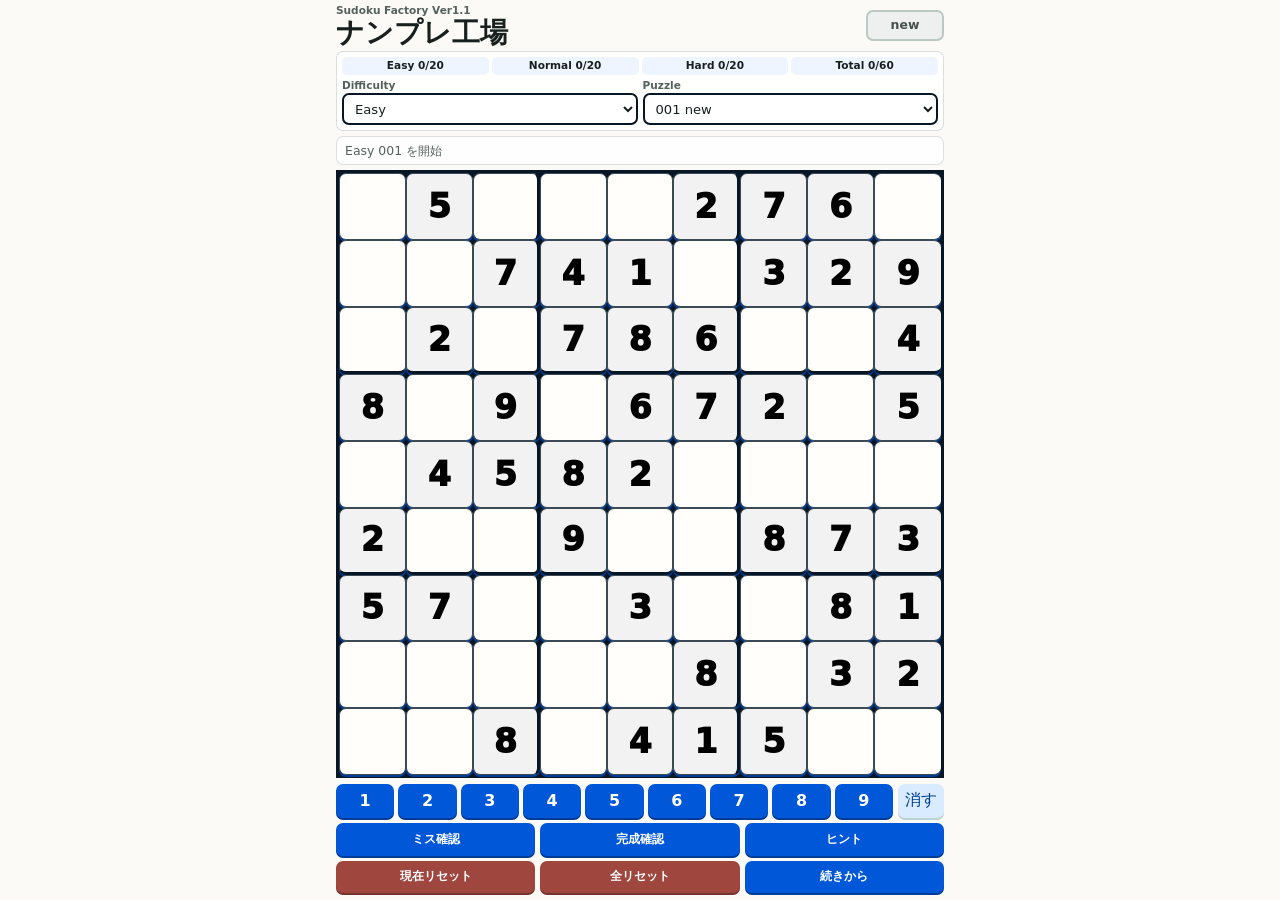
==== commit 6a040270: "ver1.1 improve puzzle selection and layout" ====
--- a/index.html
+++ b/index.html
@@ -4,7 +4,7 @@
   <meta charset="utf-8">
   <meta name="viewport" content="width=device-width, initial-scale=1, viewport-fit=cover">
   <meta name="theme-color" content="#0057d8">
-  <title>ナンプレ工場 Ver1.0</title>
+  <title>ナンプレ工場 Ver1.1</title>
   <link rel="manifest" href="manifest.webmanifest">
   <link rel="stylesheet" href="style.css">
 </head>
@@ -12,22 +12,24 @@
   <main class="app-shell">
     <header class="topbar">
       <div class="brand">
-        <p class="eyebrow">Sudoku Factory Ver1.0</p>
+        <p class="eyebrow">Sudoku Factory Ver1.1</p>
         <h1>ナンプレ工場</h1>
       </div>
-      <label class="selector">
-        <span>問題</span>
-        <select id="puzzleSelect" aria-label="問題を選ぶ"></select>
-      </label>
+      <div class="status-badge" id="selectedStatus">new</div>
     </header>
 
-    <section class="home-panel" aria-label="進捗">
+    <section class="home-panel" aria-label="進捗と問題選択">
       <div id="progressSummary" class="progress-summary"></div>
-      <div class="home-actions">
-        <button id="continuePuzzle" type="button">続き</button>
-        <button id="resetAllProgress" class="danger" type="button">全リセット</button>
+      <div class="pickers">
+        <label>
+          <span>Difficulty</span>
+          <select id="difficultySelect" aria-label="難易度を選ぶ"></select>
+        </label>
+        <label>
+          <span>Puzzle</span>
+          <select id="puzzleNumberSelect" aria-label="問題番号を選ぶ"></select>
+        </label>
       </div>
-      <div id="puzzleList" class="puzzle-list" aria-label="問題一覧"></div>
     </section>
 
     <section class="status-panel" aria-live="polite">
@@ -43,13 +45,13 @@
       <button id="clearCell" class="secondary" type="button">消す</button>
     </section>
 
-    <section class="actions" aria-label="確認とヒント">
+    <section class="actions" aria-label="操作">
       <button id="checkMistakes" type="button">ミス確認</button>
       <button id="checkComplete" type="button">完成確認</button>
-      <button id="hintOne" type="button">ヒント1</button>
-      <button id="hintTwo" type="button">ヒント2</button>
-      <button id="hintThree" type="button">ヒント3</button>
-      <button id="resetPuzzle" class="danger" type="button">リセット</button>
+      <button id="hintOne" type="button">ヒント</button>
+      <button id="resetPuzzle" class="danger" type="button">現在リセット</button>
+      <button id="resetAllProgress" class="danger" type="button">全リセット</button>
+      <button id="continuePuzzle" type="button">続きから</button>
     </section>
   </main>
 
--- a/style.css
+++ b/style.css
@@ -150,7 +150,7 @@
 
 .home-panel {
   display: grid;
-  gap: 4px;
+  gap: 5px;
   padding: 5px;
   border: 1px solid rgba(6, 22, 36, 0.14);
   border-radius: 7px;
@@ -159,7 +159,7 @@
 
 .progress-summary {
   display: grid;
-  grid-template-columns: repeat(5, minmax(0, 1fr));
+  grid-template-columns: repeat(4, minmax(0, 1fr));
   gap: 3px;
   color: var(--ink);
   font-size: 0.66rem;
@@ -178,69 +178,28 @@
   white-space: nowrap;
 }
 
-.home-actions {
+.pickers {
   display: grid;
   grid-template-columns: 1fr 1fr;
   gap: 5px;
 }
 
-.home-actions button {
-  min-height: 28px;
-  font-size: 0.74rem;
-  font-weight: 800;
-}
-
-.puzzle-list {
-  max-height: 78px;
-  overflow: auto;
-  display: grid;
-  gap: 4px;
-  overscroll-behavior: contain;
-}
-
-.puzzle-group {
-  display: grid;
-  grid-template-columns: 42px repeat(5, minmax(0, 1fr));
-  gap: 3px;
-  align-items: center;
-}
-
-.puzzle-group strong {
+.pickers label {
+  display: grid;
+  gap: 2px;
+}
+
+.pickers span {
   color: var(--muted);
   font-size: 0.66rem;
-  line-height: 1;
-}
-
-.puzzle-chip {
-  min-height: 24px;
-  padding: 0 2px;
-  overflow: hidden;
-  border: 1px solid #bcc8c3;
-  color: var(--ink);
-  background: #f6f7f6;
-  box-shadow: none;
-  font-size: 0.62rem;
   font-weight: 800;
   line-height: 1;
-  text-overflow: ellipsis;
-  white-space: nowrap;
-}
-
-.puzzle-chip.playing {
-  color: #001b52;
-  background: #ffe100;
-  border-color: #9c7100;
-}
-
-.puzzle-chip.cleared {
-  color: #fff;
-  background: #0a7a31;
-  border-color: #064e20;
-}
-
-.puzzle-chip.not_started {
-  color: #46504c;
-  background: #edf0ee;
+}
+
+.pickers select {
+  width: 100%;
+  max-width: none;
+  min-height: 32px;
 }
 
 .status-panel p {
@@ -402,6 +361,31 @@
   background: var(--cell-line);
 }
 
+.status-badge {
+  min-width: 78px;
+  padding: 7px 8px;
+  border: 2px solid #bcc8c3;
+  border-radius: 7px;
+  color: #46504c;
+  background: #edf0ee;
+  font-size: 0.78rem;
+  font-weight: 900;
+  line-height: 1;
+  text-align: center;
+}
+
+.status-badge.playing {
+  color: #001b52;
+  background: #ffe100;
+  border-color: #9c7100;
+}
+
+.status-badge.cleared {
+  color: #fff;
+  background: #0a7a31;
+  border-color: #064e20;
+}
+
 .controls {
   grid-template-columns: minmax(0, 1fr) 46px;
 }
@@ -469,12 +453,9 @@
     font-size: 0.72rem;
   }
 
-  .progress-summary {
-    grid-template-columns: repeat(3, minmax(0, 1fr));
-  }
-
-  .puzzle-group {
-    grid-template-columns: 38px repeat(4, minmax(0, 1fr));
+  .progress-summary,
+  .pickers {
+    grid-template-columns: repeat(2, minmax(0, 1fr));
   }
 }
 
@@ -486,10 +467,6 @@
   .status-panel {
     min-height: 24px;
     padding-block: 2px;
-  }
-
-  .puzzle-list {
-    max-height: 52px;
   }
 
   .board {
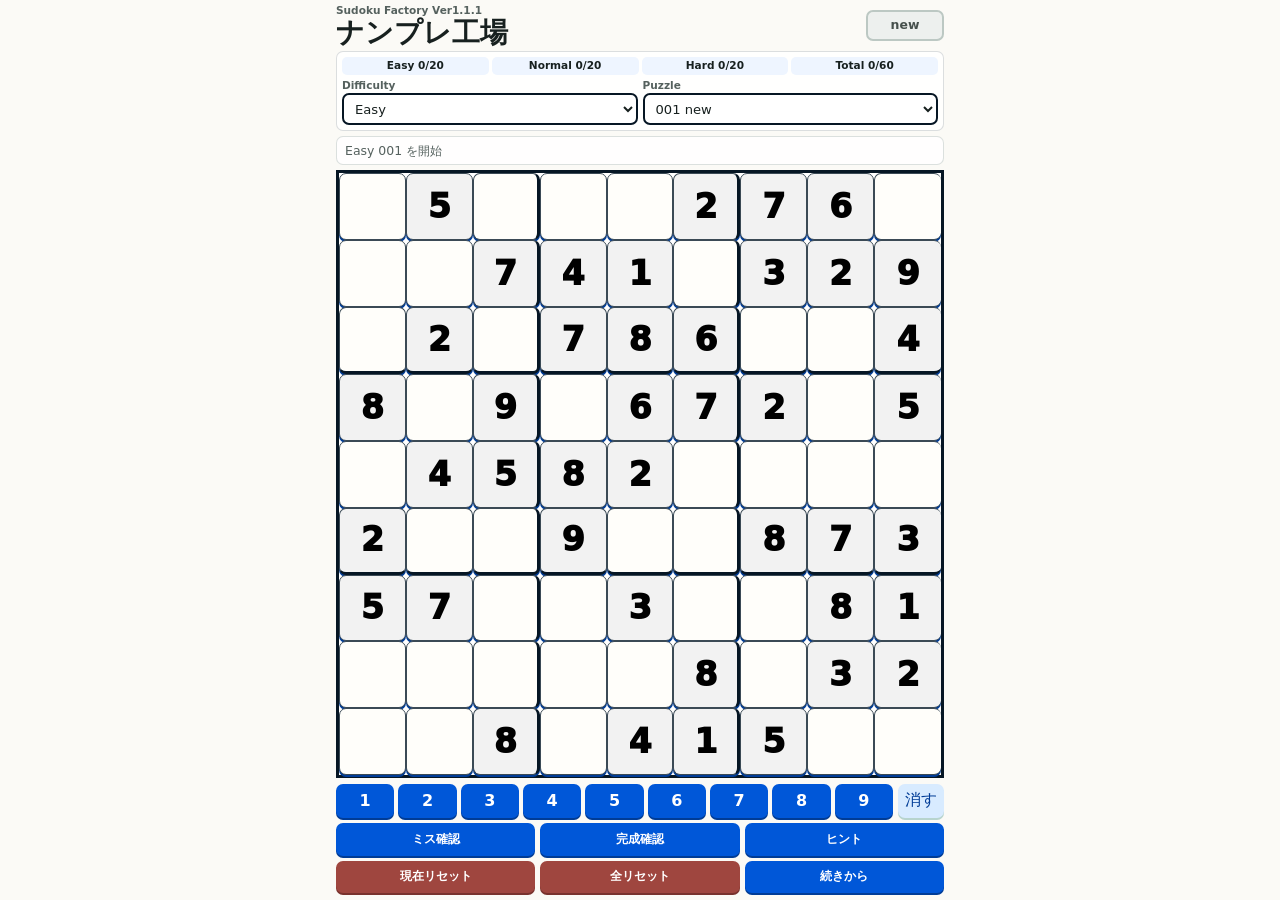
==== commit e2411a38: "ver1.1.1 fix black board layout bug" ====
--- a/index.html
+++ b/index.html
@@ -4,15 +4,15 @@
   <meta charset="utf-8">
   <meta name="viewport" content="width=device-width, initial-scale=1, viewport-fit=cover">
   <meta name="theme-color" content="#0057d8">
-  <title>ナンプレ工場 Ver1.1</title>
+  <title>ナンプレ工場 Ver1.1.1</title>
   <link rel="manifest" href="manifest.webmanifest">
-  <link rel="stylesheet" href="style.css">
+  <link rel="stylesheet" href="style.css?v=1.1.1">
 </head>
 <body>
   <main class="app-shell">
     <header class="topbar">
       <div class="brand">
-        <p class="eyebrow">Sudoku Factory Ver1.1</p>
+        <p class="eyebrow">Sudoku Factory Ver1.1.1</p>
         <h1>ナンプレ工場</h1>
       </div>
       <div class="status-badge" id="selectedStatus">new</div>
@@ -53,9 +53,16 @@
       <button id="resetAllProgress" class="danger" type="button">全リセット</button>
       <button id="continuePuzzle" type="button">続きから</button>
     </section>
+
+    <div class="legacy-cache-bridge" aria-hidden="true">
+      <select id="puzzleSelect" tabindex="-1"></select>
+      <div id="puzzleList"></div>
+      <button id="hintTwo" type="button" tabindex="-1">Hint 2</button>
+      <button id="hintThree" type="button" tabindex="-1">Hint 3</button>
+    </div>
   </main>
 
-  <script src="puzzles.js"></script>
-  <script src="app.js"></script>
+  <script src="puzzles.js?v=1.1.1"></script>
+  <script src="app.js?v=1.1.1"></script>
 </body>
 </html>
--- a/style.css
+++ b/style.css
@@ -229,7 +229,7 @@
   grid-template-columns: repeat(9, 1fr);
   grid-template-rows: repeat(9, 1fr);
   border: 3px solid var(--heavy);
-  background: var(--heavy);
+  background: var(--panel);
 }
 
 .cell {
@@ -361,6 +361,10 @@
   background: var(--cell-line);
 }
 
+.legacy-cache-bridge {
+  display: none !important;
+}
+
 .status-badge {
   min-width: 78px;
   padding: 7px 8px;
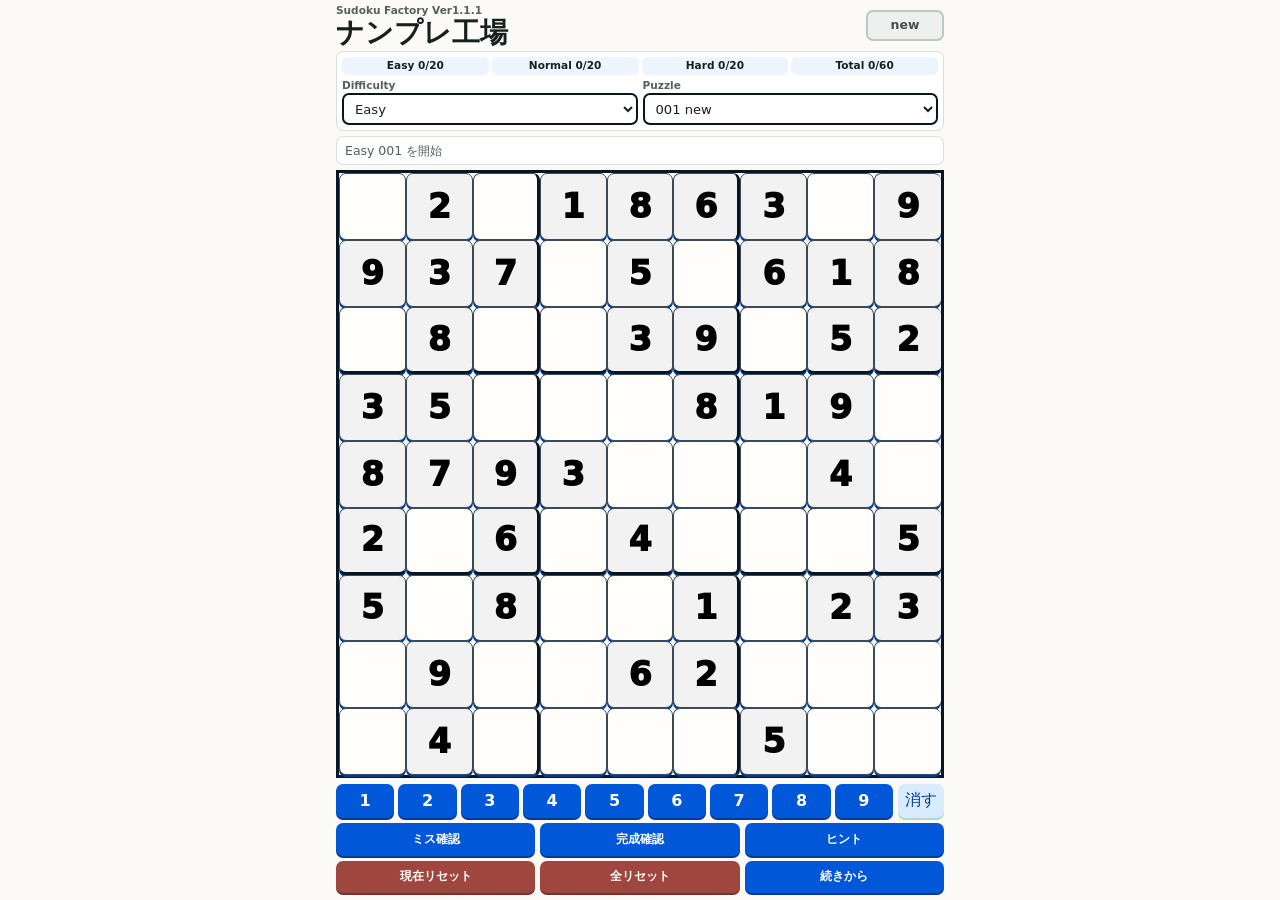
==== commit 7b94d981: "fix unique sudoku puzzle verification" ====
--- a/index.html
+++ b/index.html
@@ -62,7 +62,7 @@
     </div>
   </main>
 
-  <script src="puzzles.js?v=1.1.1"></script>
+  <script src="puzzles.js?v=1.1.1u1"></script>
   <script src="app.js?v=1.1.1"></script>
 </body>
 </html>
